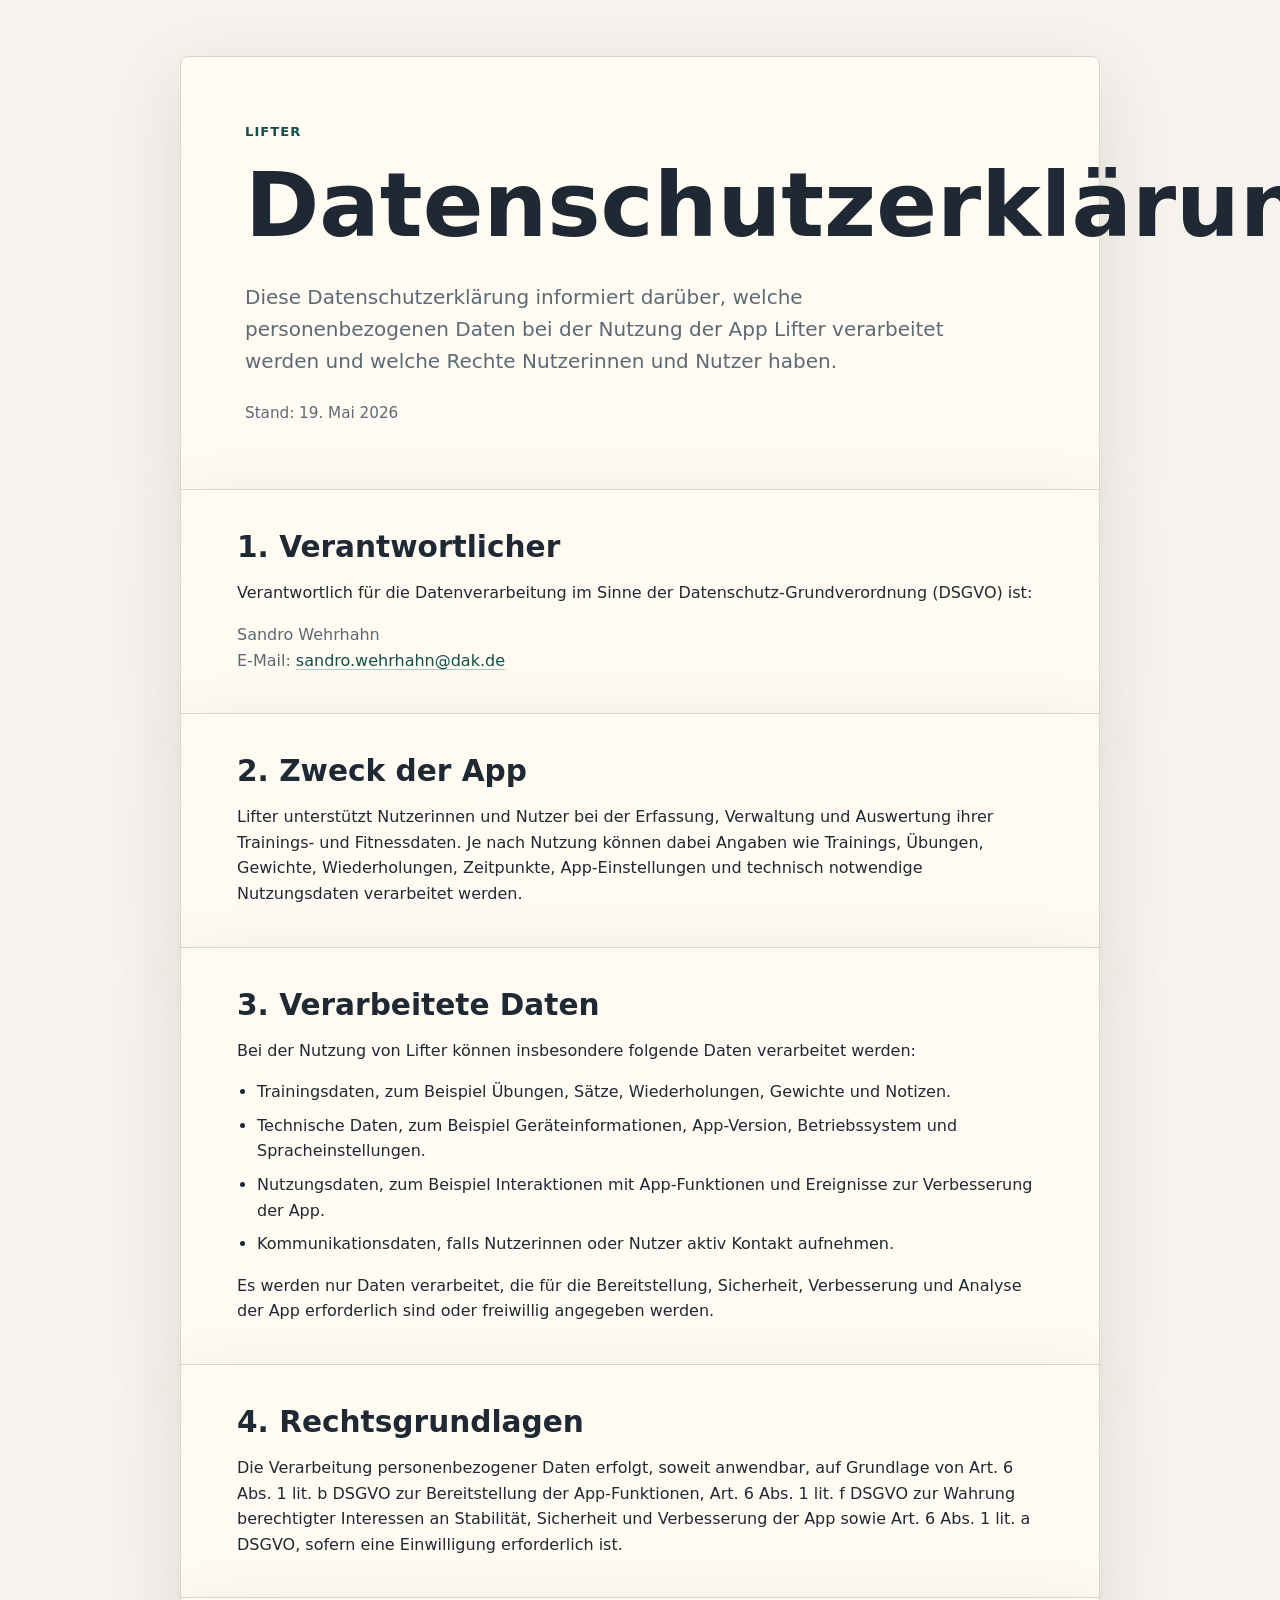
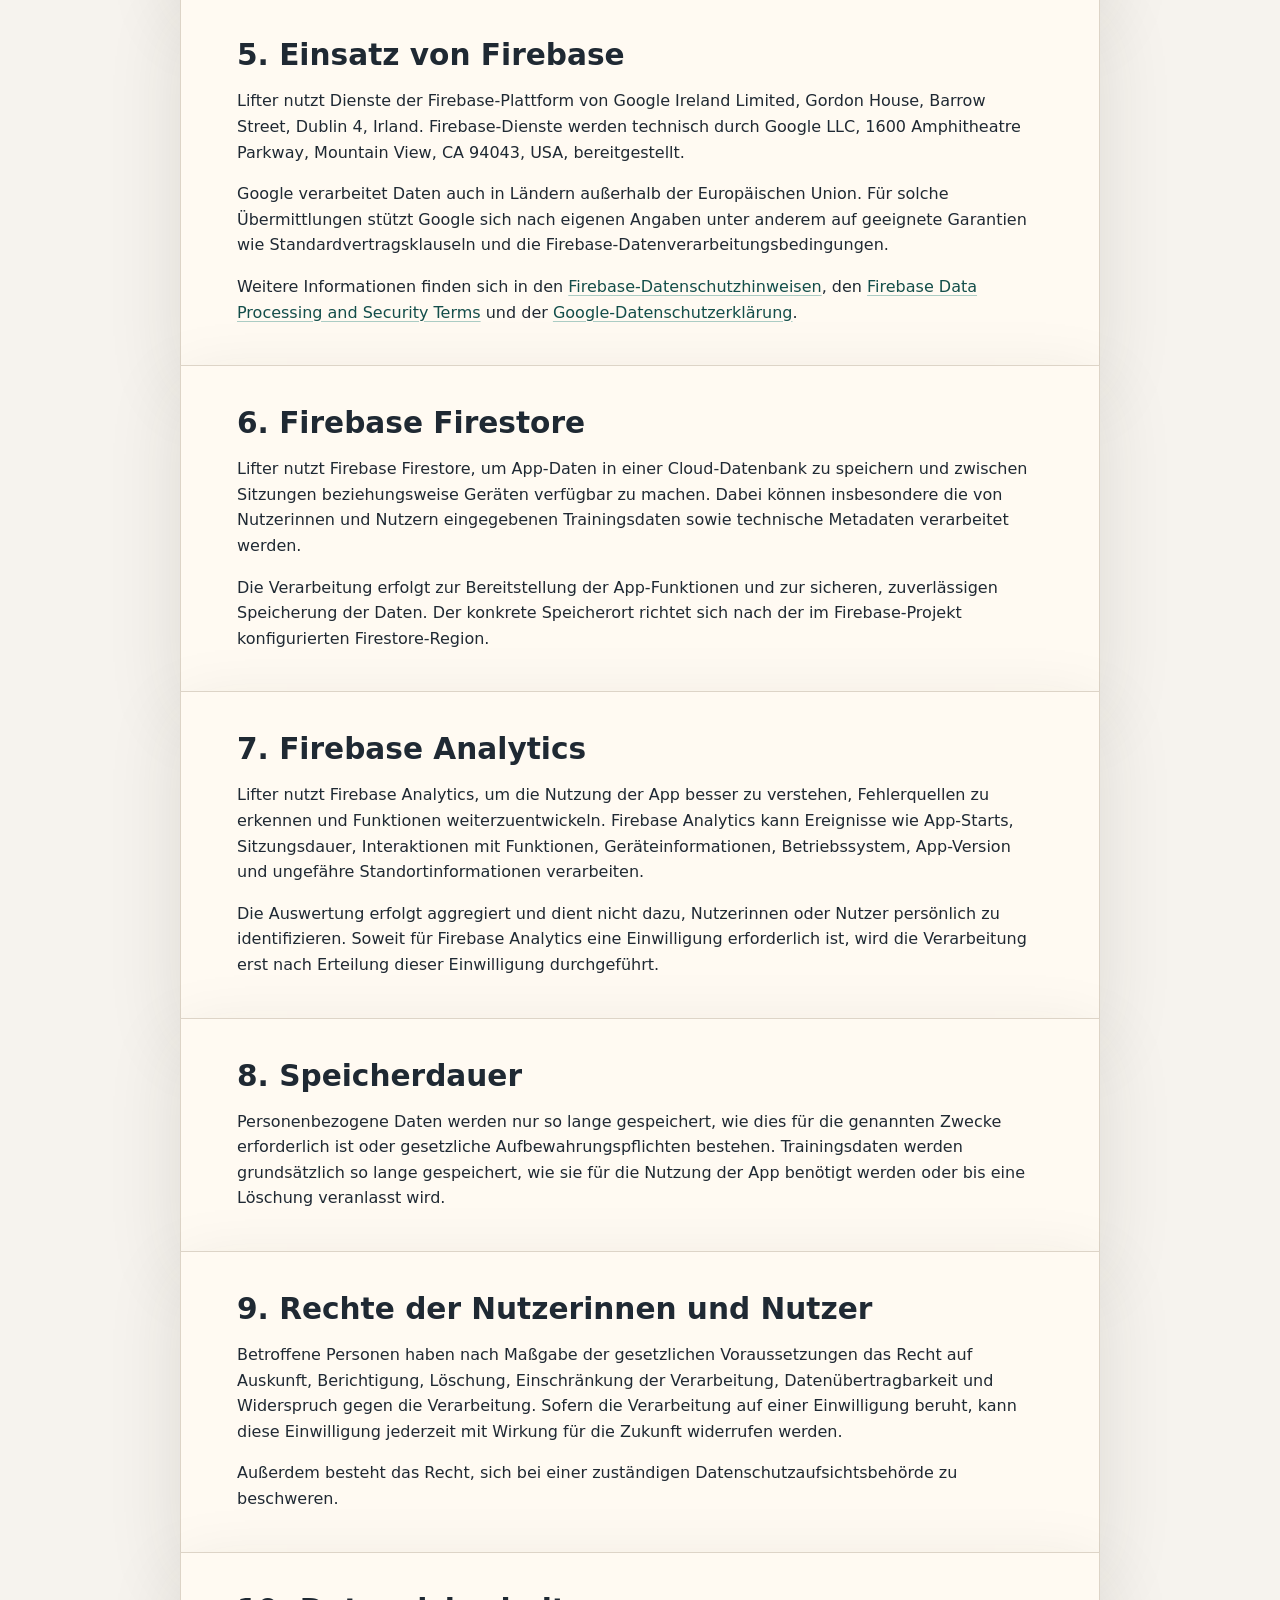
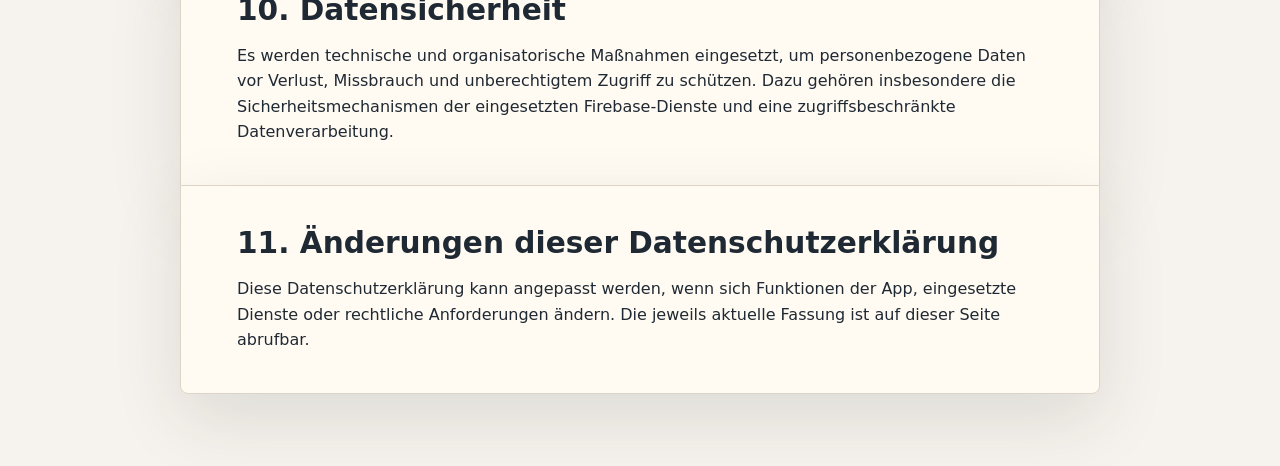
==== index.html @ b4e9feb4 "Add privacy policy page" ====
<!doctype html>
<html lang="de">
  <head>
    <meta charset="utf-8">
    <meta name="viewport" content="width=device-width, initial-scale=1">
    <meta name="robots" content="index,follow">
    <title>Datenschutzerklärung | Lifter</title>
    <meta
      name="description"
      content="Datenschutzerklärung der App Lifter mit Informationen zu Firebase Firestore und Firebase Analytics."
    >
    <link rel="stylesheet" href="styles.css">
  </head>
  <body>
    <main class="page-shell">
      <header class="hero">
        <p class="eyebrow">Lifter</p>
        <h1>Datenschutzerklärung</h1>
        <p class="intro">
          Diese Datenschutzerklärung informiert darüber, welche personenbezogenen Daten bei der
          Nutzung der App Lifter verarbeitet werden und welche Rechte Nutzerinnen und Nutzer haben.
        </p>
        <p class="updated">Stand: 19. Mai 2026</p>
      </header>

      <section aria-labelledby="controller">
        <h2 id="controller">1. Verantwortlicher</h2>
        <p>
          Verantwortlich für die Datenverarbeitung im Sinne der Datenschutz-Grundverordnung
          (DSGVO) ist:
        </p>
        <address>
          Sandro Wehrhahn<br>
          E-Mail: <a href="mailto:sandro.wehrhahn@dak.de">sandro.wehrhahn@dak.de</a>
        </address>
      </section>

      <section aria-labelledby="purpose">
        <h2 id="purpose">2. Zweck der App</h2>
        <p>
          Lifter unterstützt Nutzerinnen und Nutzer bei der Erfassung, Verwaltung und Auswertung
          ihrer Trainings- und Fitnessdaten. Je nach Nutzung können dabei Angaben wie Trainings,
          Übungen, Gewichte, Wiederholungen, Zeitpunkte, App-Einstellungen und technisch notwendige
          Nutzungsdaten verarbeitet werden.
        </p>
      </section>

      <section aria-labelledby="processed-data">
        <h2 id="processed-data">3. Verarbeitete Daten</h2>
        <p>Bei der Nutzung von Lifter können insbesondere folgende Daten verarbeitet werden:</p>
        <ul>
          <li>Trainingsdaten, zum Beispiel Übungen, Sätze, Wiederholungen, Gewichte und Notizen.</li>
          <li>Technische Daten, zum Beispiel Geräteinformationen, App-Version, Betriebssystem und Spracheinstellungen.</li>
          <li>Nutzungsdaten, zum Beispiel Interaktionen mit App-Funktionen und Ereignisse zur Verbesserung der App.</li>
          <li>Kommunikationsdaten, falls Nutzerinnen oder Nutzer aktiv Kontakt aufnehmen.</li>
        </ul>
        <p>
          Es werden nur Daten verarbeitet, die für die Bereitstellung, Sicherheit, Verbesserung und
          Analyse der App erforderlich sind oder freiwillig angegeben werden.
        </p>
      </section>

      <section aria-labelledby="legal-basis">
        <h2 id="legal-basis">4. Rechtsgrundlagen</h2>
        <p>
          Die Verarbeitung personenbezogener Daten erfolgt, soweit anwendbar, auf Grundlage von
          Art. 6 Abs. 1 lit. b DSGVO zur Bereitstellung der App-Funktionen, Art. 6 Abs. 1 lit. f
          DSGVO zur Wahrung berechtigter Interessen an Stabilität, Sicherheit und Verbesserung der
          App sowie Art. 6 Abs. 1 lit. a DSGVO, sofern eine Einwilligung erforderlich ist.
        </p>
      </section>

      <section aria-labelledby="firebase">
        <h2 id="firebase">5. Einsatz von Firebase</h2>
        <p>
          Lifter nutzt Dienste der Firebase-Plattform von Google Ireland Limited, Gordon House,
          Barrow Street, Dublin 4, Irland. Firebase-Dienste werden technisch durch Google LLC,
          1600 Amphitheatre Parkway, Mountain View, CA 94043, USA, bereitgestellt.
        </p>
        <p>
          Google verarbeitet Daten auch in Ländern außerhalb der Europäischen Union. Für solche
          Übermittlungen stützt Google sich nach eigenen Angaben unter anderem auf geeignete
          Garantien wie Standardvertragsklauseln und die Firebase-Datenverarbeitungsbedingungen.
        </p>
        <p>
          Weitere Informationen finden sich in den
          <a href="https://firebase.google.com/support/privacy" rel="noreferrer">Firebase-Datenschutzhinweisen</a>,
          den
          <a href="https://firebase.google.com/terms/data-processing-terms/" rel="noreferrer">Firebase Data Processing and Security Terms</a>
          und der
          <a href="https://policies.google.com/privacy" rel="noreferrer">Google-Datenschutzerklärung</a>.
        </p>
      </section>

      <section aria-labelledby="firestore">
        <h2 id="firestore">6. Firebase Firestore</h2>
        <p>
          Lifter nutzt Firebase Firestore, um App-Daten in einer Cloud-Datenbank zu speichern und
          zwischen Sitzungen beziehungsweise Geräten verfügbar zu machen. Dabei können insbesondere
          die von Nutzerinnen und Nutzern eingegebenen Trainingsdaten sowie technische Metadaten
          verarbeitet werden.
        </p>
        <p>
          Die Verarbeitung erfolgt zur Bereitstellung der App-Funktionen und zur sicheren,
          zuverlässigen Speicherung der Daten. Der konkrete Speicherort richtet sich nach der im
          Firebase-Projekt konfigurierten Firestore-Region.
        </p>
      </section>

      <section aria-labelledby="analytics">
        <h2 id="analytics">7. Firebase Analytics</h2>
        <p>
          Lifter nutzt Firebase Analytics, um die Nutzung der App besser zu verstehen, Fehlerquellen
          zu erkennen und Funktionen weiterzuentwickeln. Firebase Analytics kann Ereignisse wie
          App-Starts, Sitzungsdauer, Interaktionen mit Funktionen, Geräteinformationen,
          Betriebssystem, App-Version und ungefähre Standortinformationen verarbeiten.
        </p>
        <p>
          Die Auswertung erfolgt aggregiert und dient nicht dazu, Nutzerinnen oder Nutzer persönlich
          zu identifizieren. Soweit für Firebase Analytics eine Einwilligung erforderlich ist, wird
          die Verarbeitung erst nach Erteilung dieser Einwilligung durchgeführt.
        </p>
      </section>

      <section aria-labelledby="retention">
        <h2 id="retention">8. Speicherdauer</h2>
        <p>
          Personenbezogene Daten werden nur so lange gespeichert, wie dies für die genannten Zwecke
          erforderlich ist oder gesetzliche Aufbewahrungspflichten bestehen. Trainingsdaten werden
          grundsätzlich so lange gespeichert, wie sie für die Nutzung der App benötigt werden oder
          bis eine Löschung veranlasst wird.
        </p>
      </section>

      <section aria-labelledby="rights">
        <h2 id="rights">9. Rechte der Nutzerinnen und Nutzer</h2>
        <p>
          Betroffene Personen haben nach Maßgabe der gesetzlichen Voraussetzungen das Recht auf
          Auskunft, Berichtigung, Löschung, Einschränkung der Verarbeitung, Datenübertragbarkeit
          und Widerspruch gegen die Verarbeitung. Sofern die Verarbeitung auf einer Einwilligung
          beruht, kann diese Einwilligung jederzeit mit Wirkung für die Zukunft widerrufen werden.
        </p>
        <p>
          Außerdem besteht das Recht, sich bei einer zuständigen Datenschutzaufsichtsbehörde zu
          beschweren.
        </p>
      </section>

      <section aria-labelledby="security">
        <h2 id="security">10. Datensicherheit</h2>
        <p>
          Es werden technische und organisatorische Maßnahmen eingesetzt, um personenbezogene Daten
          vor Verlust, Missbrauch und unberechtigtem Zugriff zu schützen. Dazu gehören insbesondere
          die Sicherheitsmechanismen der eingesetzten Firebase-Dienste und eine zugriffsbeschränkte
          Datenverarbeitung.
        </p>
      </section>

      <section aria-labelledby="changes">
        <h2 id="changes">11. Änderungen dieser Datenschutzerklärung</h2>
        <p>
          Diese Datenschutzerklärung kann angepasst werden, wenn sich Funktionen der App,
          eingesetzte Dienste oder rechtliche Anforderungen ändern. Die jeweils aktuelle Fassung ist
          auf dieser Seite abrufbar.
        </p>
      </section>
    </main>
  </body>
</html>
---- styles.css ----
:root {
  color-scheme: light;
  --background: #f6f3ee;
  --surface: #fffaf2;
  --text: #1f2933;
  --muted: #5d6975;
  --accent: #0f766e;
  --accent-dark: #134e4a;
  --rule: #ddd4c7;
  --shadow: 0 24px 70px rgba(44, 38, 31, 0.12);
}

* {
  box-sizing: border-box;
}

html {
  font-family:
    Inter, ui-sans-serif, system-ui, -apple-system, BlinkMacSystemFont, "Segoe UI",
    sans-serif;
  line-height: 1.6;
  background: var(--background);
  color: var(--text);
}

body {
  margin: 0;
  min-height: 100vh;
}

a {
  color: var(--accent-dark);
  text-decoration-color: rgba(15, 118, 110, 0.35);
  text-underline-offset: 0.18em;
}

a:hover {
  color: var(--accent);
  text-decoration-color: currentColor;
}

.page-shell {
  width: min(920px, calc(100% - 32px));
  margin: 0 auto;
  padding: 56px 0 72px;
}

.hero,
section {
  background: var(--surface);
  border: 1px solid var(--rule);
  box-shadow: var(--shadow);
}

.hero {
  padding: clamp(32px, 6vw, 64px);
  border-radius: 8px 8px 0 0;
}

.eyebrow {
  margin: 0 0 12px;
  color: var(--accent-dark);
  font-size: 0.82rem;
  font-weight: 800;
  letter-spacing: 0.08em;
  text-transform: uppercase;
}

h1,
h2 {
  line-height: 1.15;
  letter-spacing: 0;
}

h1 {
  max-width: 760px;
  margin: 0;
  font-size: clamp(2.4rem, 8vw, 5.6rem);
}

h2 {
  margin: 0 0 16px;
  font-size: clamp(1.3rem, 3vw, 1.85rem);
}

.intro {
  max-width: 720px;
  margin: 24px 0 0;
  color: var(--muted);
  font-size: clamp(1.05rem, 2.4vw, 1.25rem);
}

.updated {
  margin: 24px 0 0;
  color: var(--muted);
  font-size: 0.95rem;
}

section {
  margin-top: -1px;
  padding: clamp(24px, 4vw, 40px) clamp(24px, 6vw, 56px);
}

section:last-child {
  border-radius: 0 0 8px 8px;
}

p {
  margin: 0;
}

p + p,
p + ul,
address + p {
  margin-top: 16px;
}

ul {
  padding-left: 1.25rem;
}

li + li {
  margin-top: 8px;
}

address {
  margin-top: 16px;
  color: var(--muted);
  font-style: normal;
}

@media (max-width: 620px) {
  .page-shell {
    width: min(100% - 20px, 920px);
    padding: 20px 0 36px;
  }

  .hero,
  section {
    box-shadow: none;
  }
}
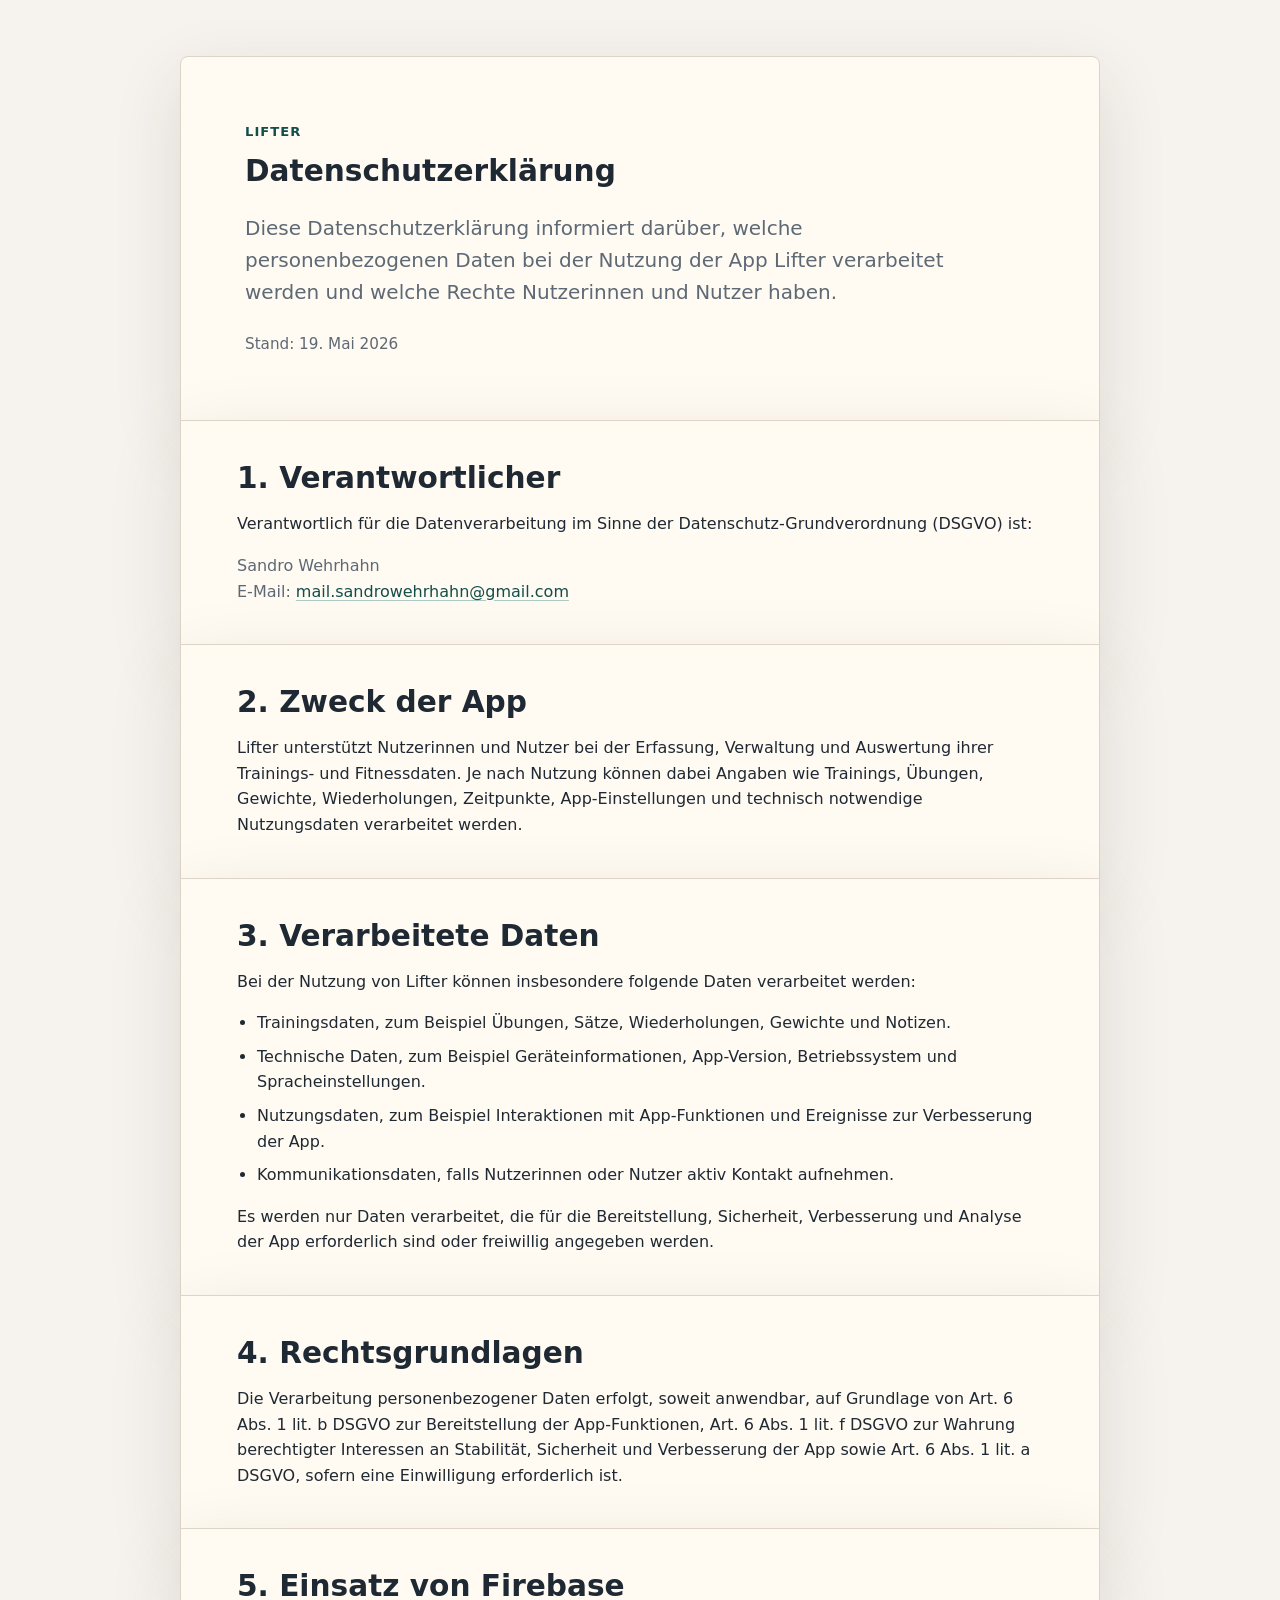
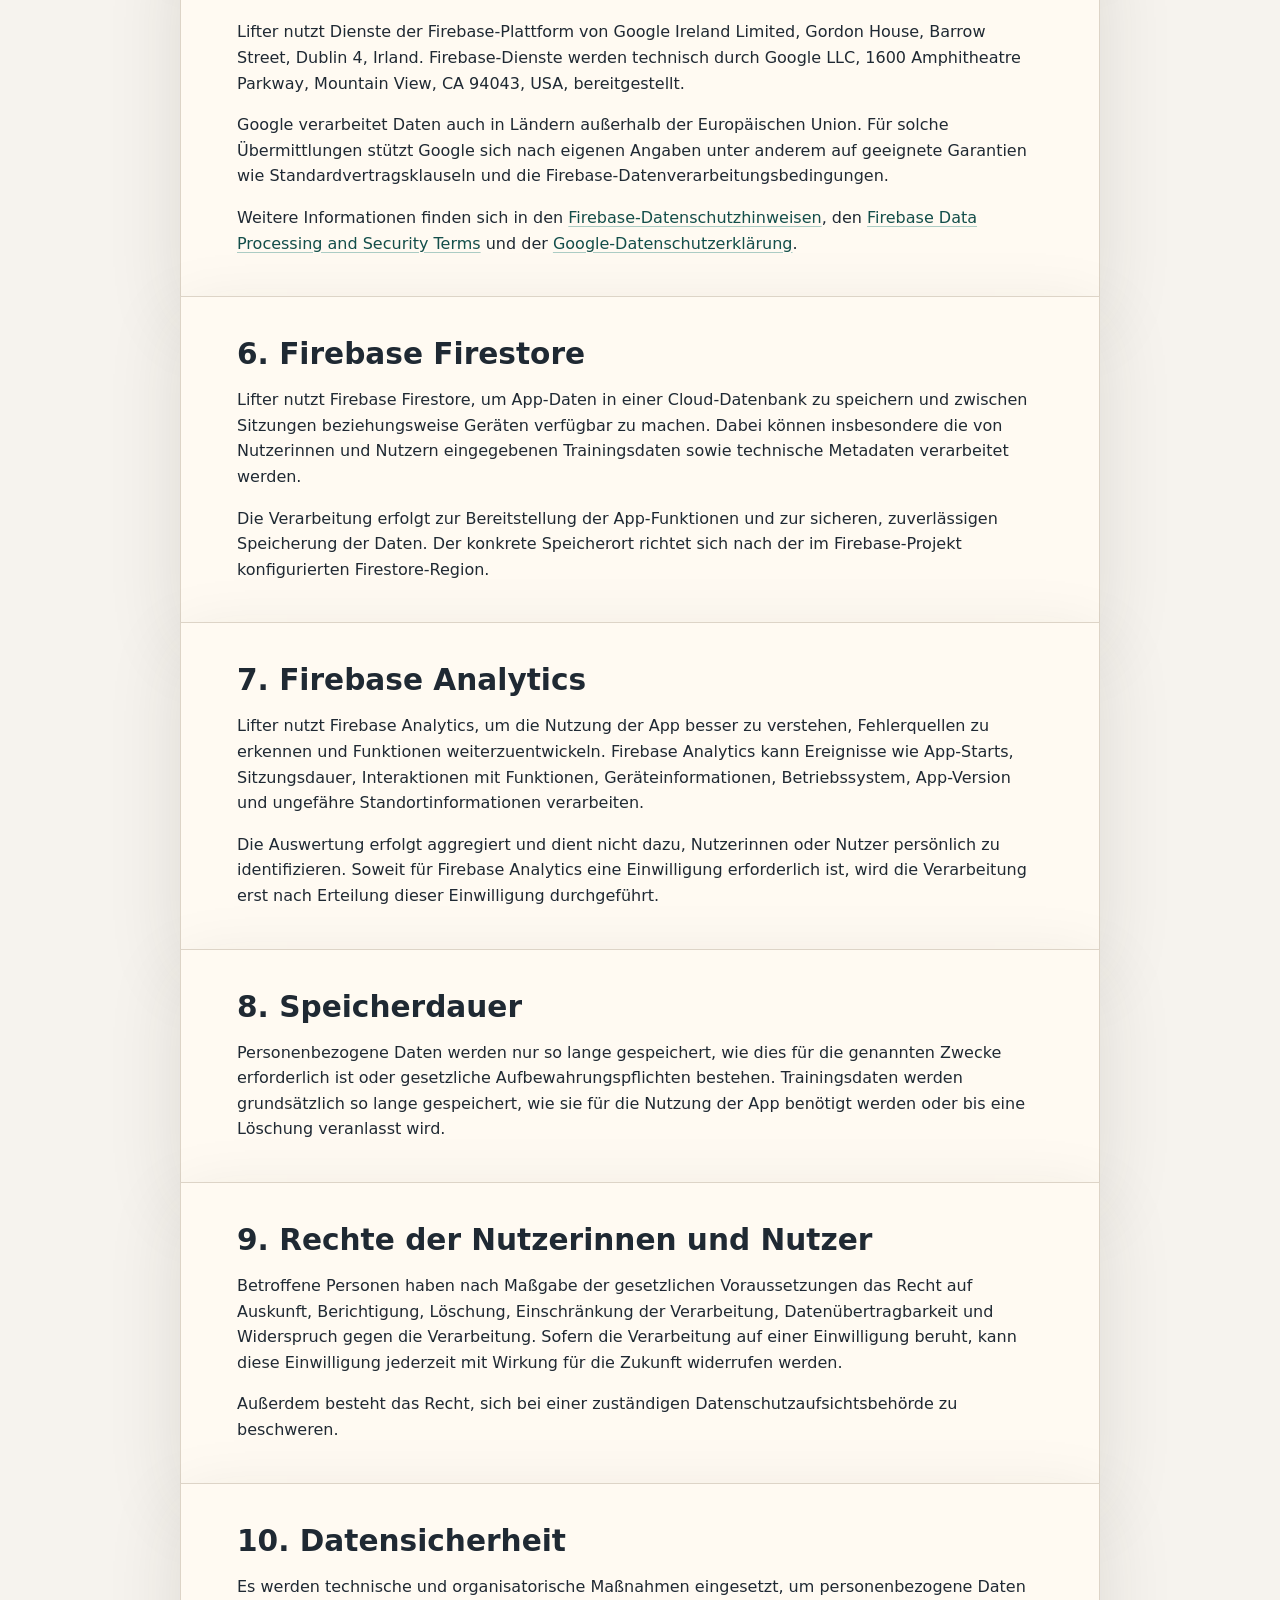
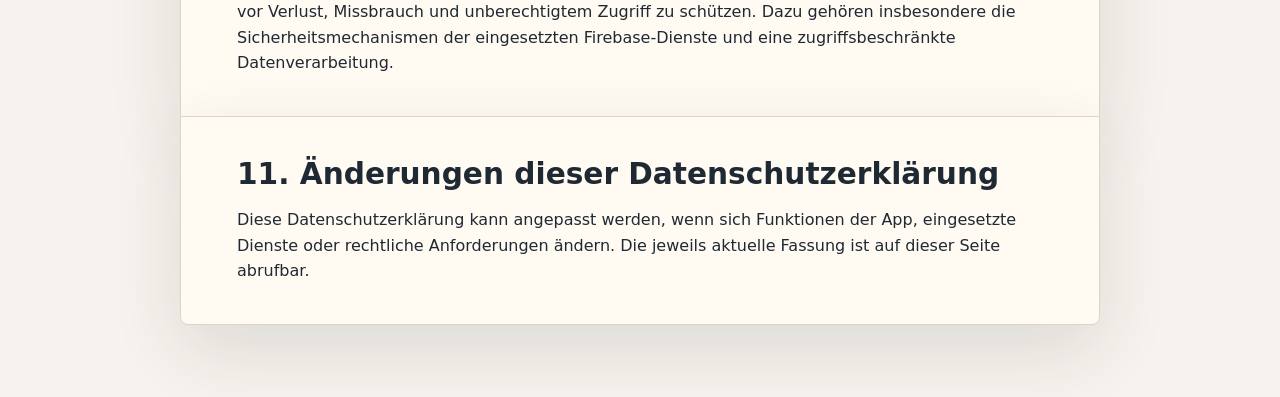
==== commit b40a97b6: "Update datenschutzerklärung" ====
--- a/index.html
+++ b/index.html
@@ -15,7 +15,7 @@
     <main class="page-shell">
       <header class="hero">
         <p class="eyebrow">Lifter</p>
-        <h1>Datenschutzerklärung</h1>
+        <h2>Datenschutzerklärung</h2>
         <p class="intro">
           Diese Datenschutzerklärung informiert darüber, welche personenbezogenen Daten bei der
           Nutzung der App Lifter verarbeitet werden und welche Rechte Nutzerinnen und Nutzer haben.
@@ -31,7 +31,7 @@
         </p>
         <address>
           Sandro Wehrhahn<br>
-          E-Mail: <a href="mailto:sandro.wehrhahn@dak.de">sandro.wehrhahn@dak.de</a>
+          E-Mail: <a href="mailto:mail.sandrowehrhahn@gmail.com">mail.sandrowehrhahn@gmail.com</a>
         </address>
       </section>
 
